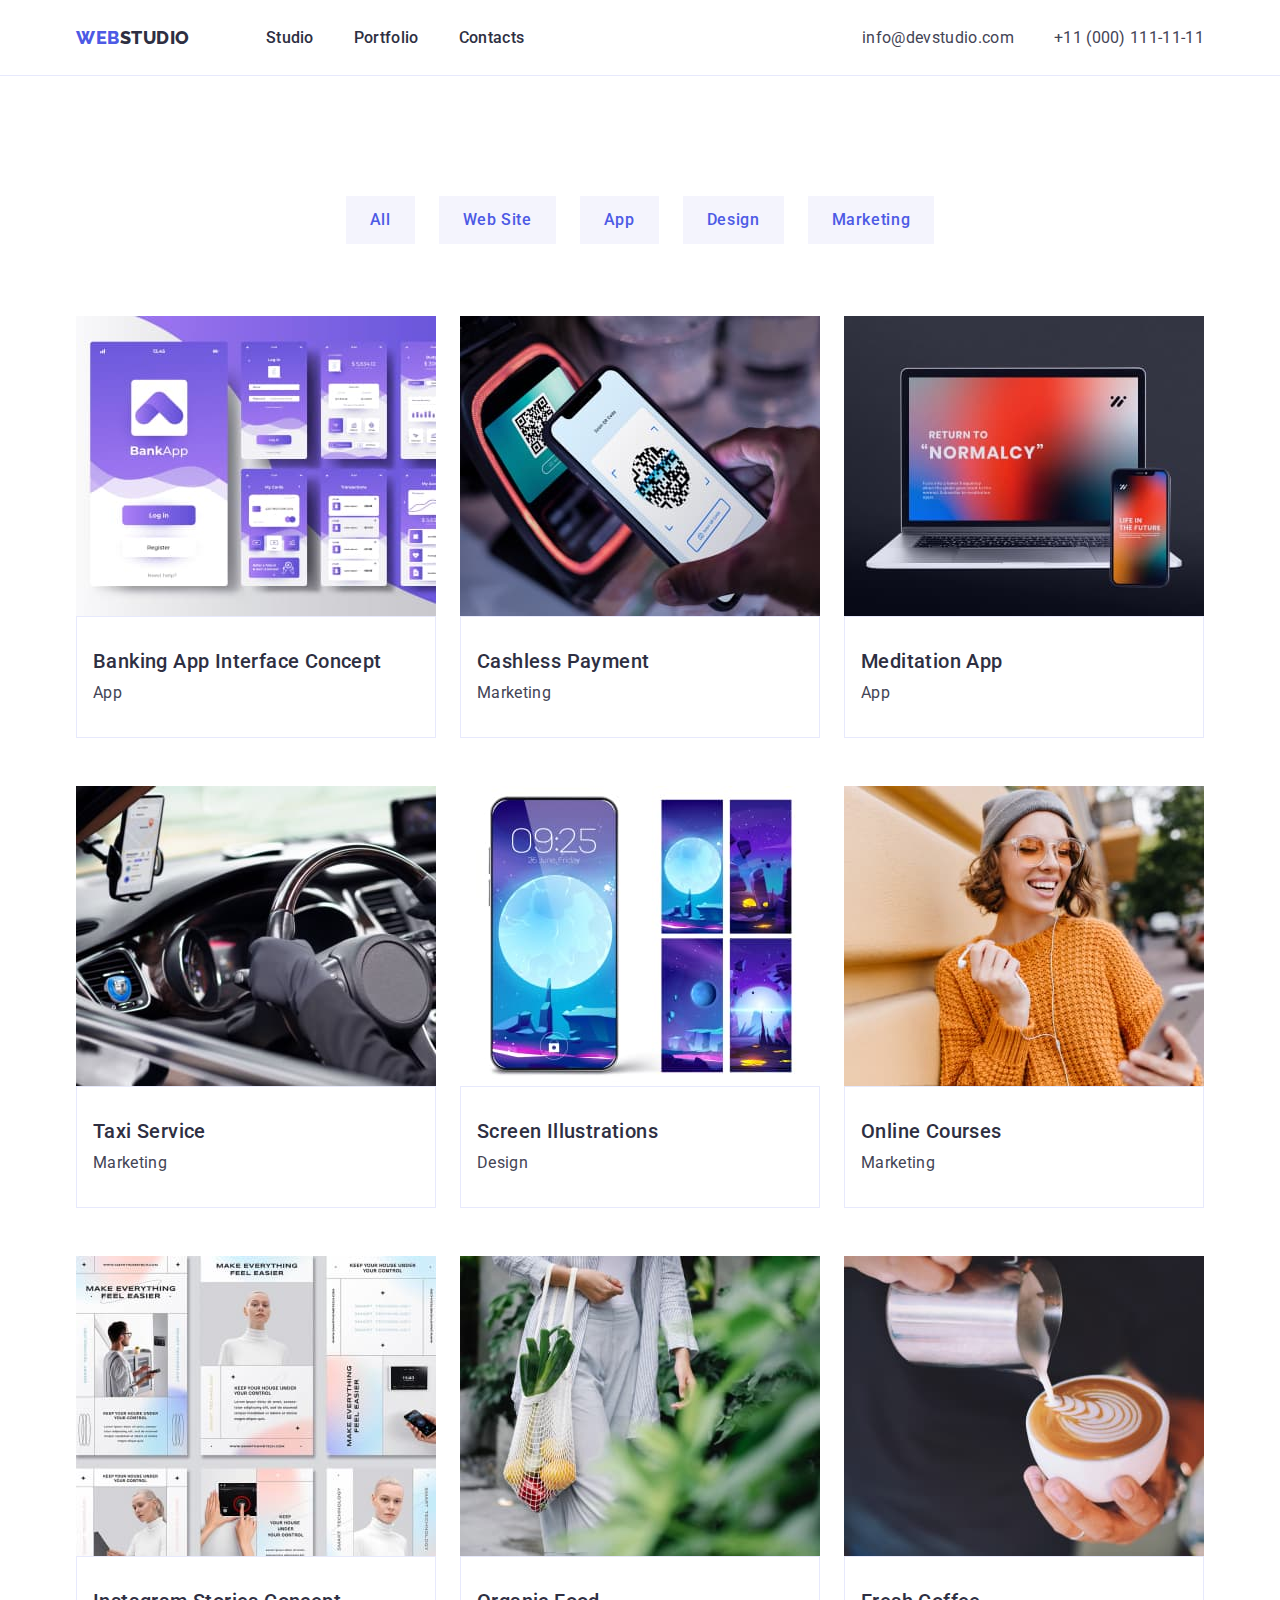
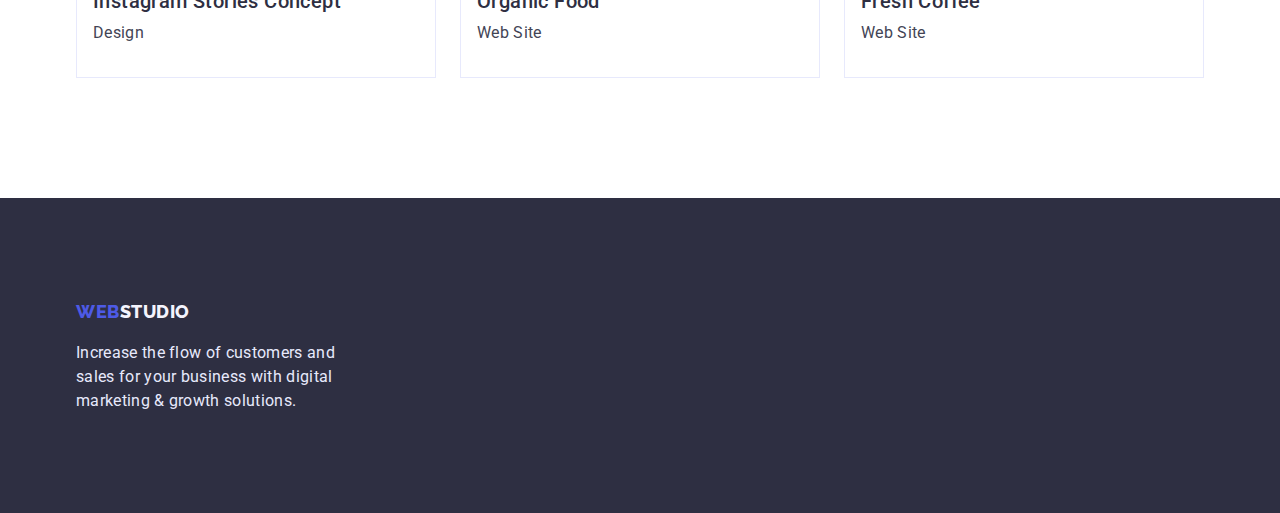
==== portfolio.html @ 4b58de42 "commit now" ====
<!DOCTYPE html>
<html lang="en">
  <head>
    <meta charset="UTF-8" />
    <meta http-equiv="X-UA-Compatible" content="IE=edge" />
    <meta name="viewport" content="width=device-width, initial-scale=1.0" />
    <title>Portfolio</title>
    <link rel="preconnect" href="https://fonts.googleapis.com" />
    <link rel="preconnect" href="https://fonts.gstatic.com" crossorigin />
    <link
      href="https://fonts.googleapis.com/css2?family=Raleway:wght@800&family=Roboto:wght@400;500;700&display=swap"
      rel="stylesheet"
    />
    <link
      rel="stylesheet"
      href="https://cdn.jsdelivr.net/npm/modern-normalize@1.1.0/modern-normalize.min.css"
    />
    <link rel="stylesheet" href="./css/styles.css" />
  </head>
  <body>
    <header class="page-header">
      <div class="container page-header-container">
        <nav class="page-nav">
          <a class="logo-link-header link" href="WEBSTUDIO"
            >WEB<span class="page-studio">Studio</span></a
          >
          <ul class="site-nav list">
            <li class="site-nav-item">
              <a class="site-nav link" href="./index.html">Studio</a>
            </li>
            <li class="site-nav-item">
              <a class="site-nav link" href="./portfolio.html">Portfolio</a>
            </li>
            <li class="site-nav-item">
              <a class="site-nav link" href="">Contacts</a>
            </li>
          </ul>
        </nav>
        <address class="menu-contacts">
          <ul class="menu-list list">
            <li class="menu-item">
              <a class="contacts link" href="info@devstudio.com"
                >info@devstudio.com</a
              >
            </li>
            <li class="menu-item-phone">
              <a class="contacts link" href="+110001111111"
                >+11 (000) 111-11-11</a
              >
            </li>
          </ul>
        </address>
      </div>
    </header>
    <main>
      <section class="portfolio section">
        <div class="container">
          <h1 hidden class="section-title">Portfolio</h1>
          <ul class="filters-btn list">
            <li>
              <button class="filter-btn-item" type="button">All</button>
            </li>
            <li>
              <button class="filter-btn-item" type="button">Web Site</button>
            </li>
            <li>
              <button class="filter-btn-item" type="button">App</button>
            </li>
            <li>
              <button class="filter-btn-item" type="button">Design</button>
            </li>
            <li>
              <button class="filter-btn-item" type="button">Marketing</button>
            </li>
          </ul>

          <ul class="cards-menu-link list">
            <li class="card-item list">
              <a class="link" href="#">
                <img
                  src="./images/img-row-up-1.jpg"
                  alt="Banking App Interface Concept"
                  width="360"
                  height="300"
                />
                <div class="card-list-title-text">
                  <h2 class="list-title">Banking App Interface Concept</h2>
                  <p class="list-text">App</p>
                </div>
              </a>
            </li>
            <li class="card-item list">
              <a class="link" href="#">
                <img
                  src="./images/img-row-up-2.jpg"
                  alt="Cashless Payment"
                  width="360"
                  height="300"
                />
                <div class="card-list-title-text">
                  <h2 class="list-title">Cashless Payment</h2>
                  <p class="list-text">Marketing</p>
                </div>
              </a>
            </li>
            <li class="card-item list">
              <a class="link" href="#">
                <img
                  src="./images/img-row-up-3.jpg"
                  alt="Meditaion App"
                  width="360"
                  height="300"
                />
                <div class="card-list-title-text">
                  <h2 class="list-title">Meditation App</h2>
                  <p class="list-text">App</p>
                </div>
              </a>
            </li>
            <li class="card-item list">
              <a class="link" href="#">
                <img
                  src="./images/img-row-medium-1.jpg"
                  alt="Taxi Service"
                  width="360"
                  height="300"
                />
                <div class="card-list-title-text">
                  <h2 class="list-title">Taxi Service</h2>
                  <p class="list-text">Marketing</p>
                </div>
              </a>
            </li>
            <li class="card-item list">
              <a class="link" href="#">
                <img
                  src="./images/img-row-medium-2.jpg"
                  alt="Screen Illustrations"
                  width="360"
                  height="300"
                />
                <div class="card-list-title-text">
                  <h2 class="list-title">Screen Illustrations</h2>
                  <p class="list-text">Design</p>
                </div>
              </a>
            </li>
            <li class="card-item list">
              <a class="link" href="#">
                <img
                  src="./images/img-row-medium-3.jpg"
                  alt="Online Courses"
                  width="360"
                  height="300"
                />
                <div class="card-list-title-text">
                  <h2 class="list-title">Online Courses</h2>
                  <p class="list-text">Marketing</p>
                </div>
              </a>
            </li>
            <li class="card-item list">
              <a class="link" href="#">
                <img
                  src="./images/img-row-down-1.jpg"
                  alt="Instagram Stories Concept"
                  width="360"
                  height="300"
                />
                <div class="card-list-title-text">
                  <h2 class="list-title">Instagram Stories Concept</h2>
                  <p class="list-text">Design</p>
                </div>
              </a>
            </li>
            <li class="card-item list">
              <a class="link" href="#">
                <img
                  src="./images/img-row-down-2.jpg"
                  alt="Organic Food"
                  width="360"
                  height="300"
                />
                <div class="card-list-title-text">
                  <h2 class="list-title">Organic Food</h2>
                  <p class="list-text">Web Site</p>
                </div>
              </a>
            </li>
            <li class="card-item list">
              <a class="link" href="#">
                <img
                  src="./images/img-row-down-3.jpg"
                  alt="Fresh Coffee"
                  width="360"
                  height="300"
                />
                <div class="card-list-title-text">
                  <h2 class="list-title">Fresh Coffee</h2>
                  <p class="list-text">Web Site</p>
                </div>
              </a>
            </li>
          </ul>
        </div>
      </section>
    </main>
    <footer class="page-down">
      <div class="container page-down-list">
        <a class="logo-link-down link" href="WEBSTUDIO"
          >WEB<span class="studio">STUDIO</span></a
        >
        <p class="down-list-text">
          Increase the flow of customers and sales for your business with
          digital marketing & growth solutions.
        </p>
      </div>
    </footer>
  </body>
</html>
---- css/styles.css ----
:root {
  --primary-font: "Roboto", sans-serif;
  --secondary-font: "Raleway", sans-serif;
  --accent-color: #404bbf;
  --text-color: #2e2f42;
  --background-color: #2e2f42;
}

h1,
h2,
h3,
h4,
p {
  margin: 0;
  padding: 0;
}

ul,
ol {
  margin: 0;
  padding: 0;
}

img {
  display: block;
}

.modal-btn {
  cursor: pointer;
}

.list {
  list-style: none;
}

.link {
  text-decoration: none;
}

body {
  font-family: var(--primary-font);
   color: #434455;
}

.page-header {
  border-bottom: 1px solid #E7E9FC;
}

.container {
  width: 1158px;
  margin-left: auto;
  margin-right: auto;
  padding-right: 15px;
  padding-left: 15px;
   }

 .page-header-container {
display: flex;
align-items: center;
justify-content: space-between;
 }

 .page-nav {
display: flex;
align-items: center;
 }

  .site-nav {
display: flex;
align-items: center;
 }

 .site-nav-item:not(:last-child) {
  margin-right: 40px;
 }

  .menu-list {
 display: flex;
 align-items: center;
 }

.logo-link-header {
  font-family: var(--secondary-font);
  font-weight: 800;
  font-size: 18px;
  line-height: 1.17;
  letter-spacing: 0.03em;
  align-items: center;
  text-transform: uppercase;
  margin-right: 76px;
  padding-top: 24px;
  padding-bottom: 24px;
  padding-left: 0px;
   color: #4d5ae5;
}

.web {
  font-family: var(--secondary-font);
  font-weight: 800;
  font-size: 18px;
  line-height: 1.5;
  letter-spacing: 0.03em;
  color: #4d5ae5;
}

.page-studio {
  font-family: var(--secondary-font);
  font-weight: 800;
  font-size: 18px;
  line-height: 1.5;
  letter-spacing: 0.03em;
  color: var(--text-color);
}

.site-nav .link {
  font-weight: 500;
  font-size: 16px;
  line-height: 1.5;
  letter-spacing: 0.02em;
  color: var(--text-color);
}

.site-nav .link:hover,
.site-nav .link:focus {
  color: var(--accent-color);
}

.menu-list .link {
  font-weight: 400;
  font-size: 16px;
  line-height: 1.5;
  letter-spacing: 0.02em;
  color: #434455;
}

.menu-list .link:hover,
.menu-list .link:focus {
  color: var(--accent-color);
}

.list-title {
  font-weight: 500;
  font-size: 20px;
  line-height: 1.2;
  letter-spacing: 0.02em;
  margin-bottom: 8px;
  color: var(--text-color);
}

.list-text {
  font-weight: 400;
  font-size: 16px;
  line-height: 1.5;
  letter-spacing: 0.02em;
  width: 264px;
  color: #434455;
}

.menu-contacts {
  font-style: normal;
  margin-left: auto;
}

.menu-item-phone {
  margin-left: 40px;
}

  
.section {
  padding-top: 120px;
  padding-bottom: 120px;
   }

.hero {
padding-top: 188px;
padding-bottom: 188px;
background-color:var(--background-color);
}

.hero-title {
font-family: var(--primary-font);
 font-weight: 700;
 font-size: 56px;
 line-height: 1.07;
 text-align: center;
 letter-spacing: 0.02em;
  width: 496px;
  margin-left: auto;
  margin-right: auto;
 color: #ffffff;
  }

  .modal-btn {
    display: flex;
    font-family: var(--primary-font);
    font-weight: 500;
    font-size: 16px;
    line-height: 1.5;
    letter-spacing: 0.04em; 
    color: #FFFFFF;
    padding: 16px 32px;
    margin-top: 48px;
    margin-left: auto;
    margin-right: auto;
    text-align: center;
    background-color: #4D5AE5;
    box-shadow: 0px 4px 4px rgba(0, 0, 0, 0.15);
    border-radius: 4px;
  }
  
  .modal-btn:hover,
  .modal-btn:focus {
  color: #FFFFFF;
  background-color: var(--accent-color);
    }
  
.section-feature {
display: flex;
flex-wrap:wrap;
gap: 24px;
}

.section-title-products {
   font-style: normal;
  font-weight: 700;
  font-size: 36px;
  line-height: 1.11;
  letter-spacing: 0.02em;
  text-transform: capitalize;
 margin-bottom: 72px;
  color: var(--text-color);
 text-align: center;
}

.section-products-list {
 display: flex;
flex-wrap:wrap;
gap: 24px;
}

.employees-section {
  background-color: #F4F4FD;
 }

 .section-title-team {
  font-style: normal;
 font-weight: 700;
 font-size: 36px;
 line-height: 1.11;
 letter-spacing: 0.02em;
 text-transform: capitalize;
 color:var(--text-color); 
 text-align: center;
 margin-bottom: 72px;
     }

.list-profession {
display: flex;
flex-wrap: wrap;
gap: 24px;
}

.profession-item {
  width: 264px;
  border: 1px solid #ccc;
}

.profession-item-employees-name {
  padding-top: 32px;
  padding-bottom: 32px;
  text-align: center;
  background-color: #FFFFFF;
}

.logo-link-down {
  font-family: var(--secondary-font);
  font-weight: 800;
  font-size: 18px;
  line-height: 1.17;
  letter-spacing: 0.03em;
  align-items: center;
  text-transform: uppercase;
  color: #4d5ae5;
}

.studio {
  font-family: var(--secondary-font);
  font-weight: 800;
  font-size: 18px;
  line-height: 1.5;
  letter-spacing: 0.03em;
  color: #f4f4fd;
}

.down-list-text {
  font-weight: 400;
  font-size: 16px;
  line-height: 1.5;
  letter-spacing: 0.02em;
  width: 264px;
  margin-top: 16px;
  color: #E7E9FC;
}

.page-down {
  background-color: var(--background-color);
  }
  
.page-down-list {
  padding-top: 100px;
  padding-bottom:100px;
      }

.filters-btn {
display: flex;
flex-direction: row;
align-items: center;
margin-bottom: 72px;
justify-content:center;
text-align: center;
gap: 24px;
}
      

.filter-btn-item {
  font-family: var(--primary-font);
  font-weight: 500;
  font-size: 16px;
  line-height: 1.5;
  letter-spacing: 0.04em; 
  color: #4D5AE5;
  background-color: #F4F4FD;
  padding: 12px 24px;
  cursor: pointer;
  border: none;
}

.filter-btn-item:hover,
.filter-btn-item:focus {
color: #FFFFFF;
background-color: var(--accent-color);
}

.cards-menu-link {
  display: flex;
  flex-wrap: wrap;
  column-gap: 24px;
  }

 .card-item:not(:nth-last-child(-n + 3)) {
 margin-bottom: 48px;
    }

.card-list-title-text {
  padding-top: 32px;
  padding-bottom: 32px;
  padding-left: 16px;
  border: 1px solid #E7E9FC;
}
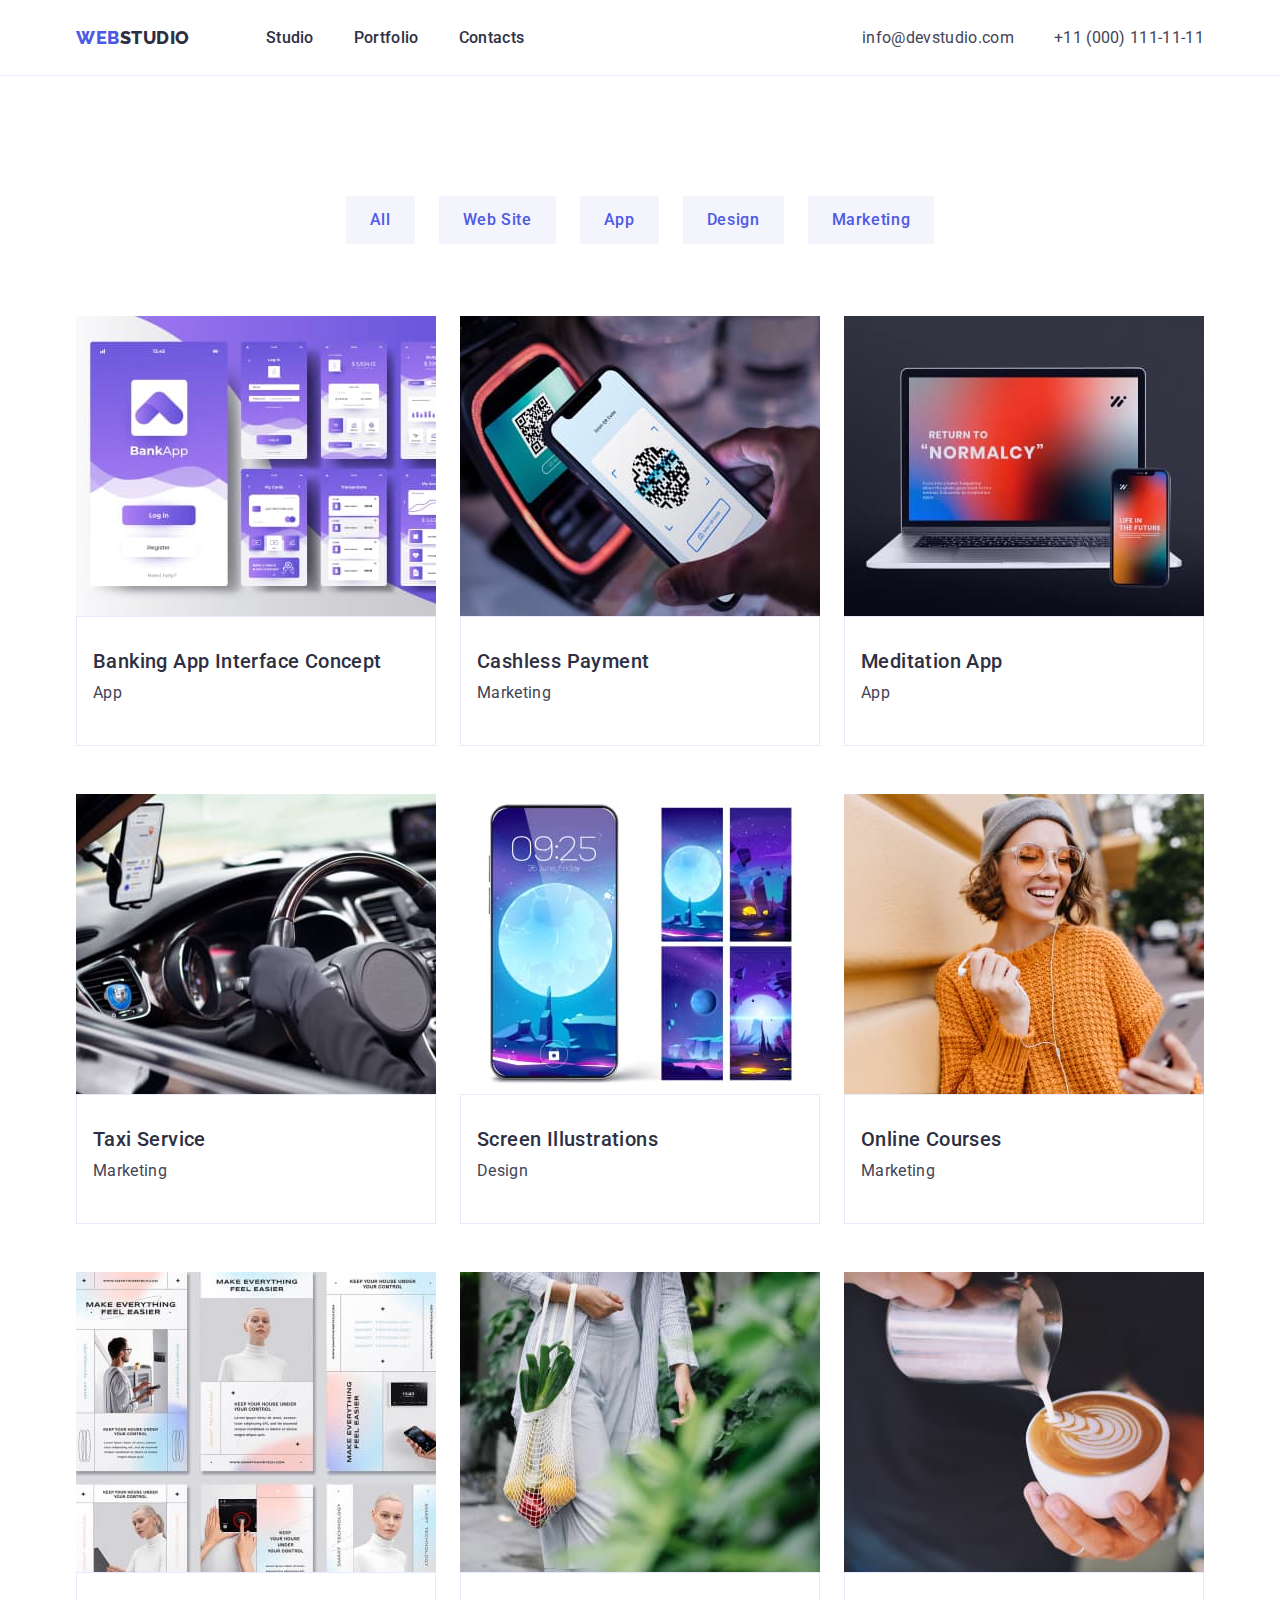
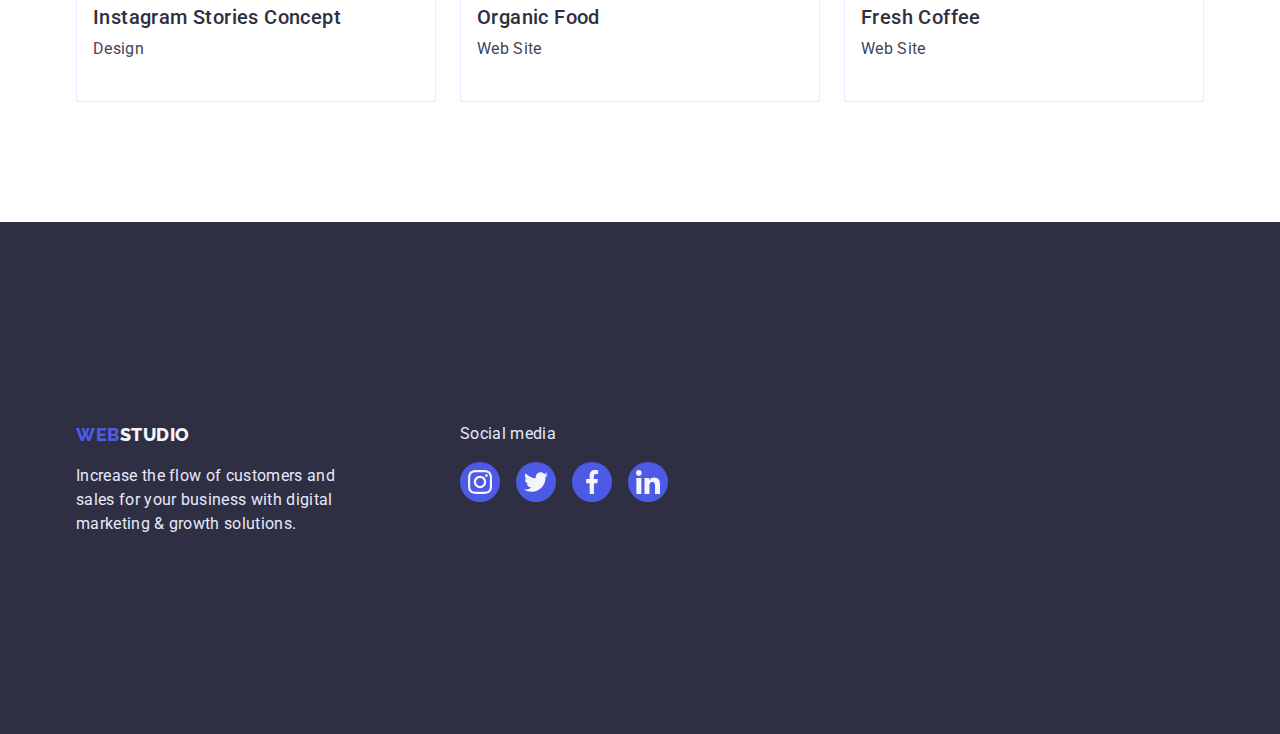
==== commit d1383bb4: "files n" ====
--- a/portfolio.html
+++ b/portfolio.html
@@ -206,14 +206,49 @@
       </section>
     </main>
     <footer class="page-down">
-      <div class="container page-down-list">
+      <div class="footer-container container">
+        <div class="page-down-list">
         <a class="logo-link-down link" href="WEBSTUDIO"
-          >WEB<span class="studio">STUDIO</span></a
+          >WEB<span class="studio">Studio</span></a
         >
         <p class="down-list-text">
           Increase the flow of customers and sales for your business with
           digital marketing & growth solutions.
         </p>
+        </div>
+        <div class="social-media">
+          <p class="social-media-text">Social media</p>
+          <ul class="social-media-list list">
+            <li class="social-media-list-item">
+              <a href="" class="social-media-list-link">
+                <svg class="social-media-list-icon" width="24" height="24">
+                  <use href="./images/sprite.svg#instagram"></use>
+                </svg>
+              </a>
+            </li>
+            <li class="social-media-list-item">
+              <a href="" class="social-media-list-link">
+                <svg class="social-media-list-icon" width="24" height="24">
+                  <use href="./images/sprite.svg#twitter"></use>
+                </svg>
+              </a>
+            </li>
+            <li class="social-media-list-item">
+              <a href="" class="social-media-list-link">
+                <svg class="social-media-list-icon" width="24" height="24">
+                  <use href="./images/sprite.svg#facebook"></use>
+                </svg>
+              </a>
+            </li>
+            <li class="social-media-list-item">
+              <a href="" class="social-media-list-link">
+                <svg class="social-media-list-icon" width="24" height="24">
+                  <use href="./images/sprite.svg#linkedin"></use>
+                </svg>
+              </a>
+            </li>
+          </ul>
+        </div>
       </div>
     </footer>
   </body>
--- a/css/styles.css
+++ b/css/styles.css
@@ -154,6 +154,7 @@
   letter-spacing: 0.02em;
   width: 264px;
   color: #434455;
+  margin-bottom: 8px;
 }
 
 .menu-contacts {
@@ -172,9 +173,17 @@
    }
 
 .hero {
+background-color:var(--background-color);
+background-image: linear-gradient(
+   rgba(46, 47, 66, 0.7),
+   rgba(46, 47, 66, 0.7)
+   ), 
+   url(../images/hero-bg.jpg);
+background-repeat: no-repeat;
+background-position: center;
+background-size: cover;
 padding-top: 188px;
 padding-bottom: 188px;
-background-color:var(--background-color);
 }
 
 .hero-title {
@@ -220,6 +229,17 @@
 gap: 24px;
 }
 
+.section-item-link {
+  display: flex;
+  justify-content: center;
+  align-items: center;
+  width: 264x;
+  height: 112px;
+  background: #F4F4FD;
+  border-radius: 4px;
+  margin-bottom: 8px;
+ }
+  
 .section-title-products {
    font-style: normal;
   font-weight: 700;
@@ -261,8 +281,10 @@
 }
 
 .profession-item {
-  width: 264px;
-  border: 1px solid #ccc;
+width: 264px;
+border: 1px solid #ccc;
+box-shadow: 0px 1px 6px rgba(46, 47, 66, 0.08), 0px 1px 1px rgba(46, 47, 66, 0.16), 0px 2px 1px rgba(46, 47, 66, 0.08);
+border-radius: 0px 0px 4px 4px;
 }
 
 .profession-item-employees-name {
@@ -272,7 +294,86 @@
   background-color: #FFFFFF;
 }
 
-.logo-link-down {
+.social-list-link {
+  display: flex;
+  justify-content: center;
+  align-items: center;
+  width: 40px;
+  height: 40px;
+  border-radius: 50%;
+  background-color: #4D5AE5;  
+ }
+
+ .social-list {
+  display: flex;
+  justify-content: center;
+  gap: 24px;
+ }
+
+ .social-list-icon {
+fill: #f4f4fd;
+ }
+
+ .social-list-link:hover,
+ .social-list-link:focus {
+  background-color: #404BBF;
+ }
+  
+ .social-list-link {
+  background-color: #4D5AE5;
+ }
+
+ .section-customers-title {
+      font-style: normal;
+   font-weight: 700;
+   font-size: 36px;
+   line-height: 1.11;
+   letter-spacing: 0.02em;
+   text-transform: capitalize;
+   color:var(--text-color); 
+   text-align: center;
+   margin-bottom: 72px;
+       }
+  
+ .section-customers-link {
+  display: flex;
+  justify-content: center;
+  align-items: center;
+  width: 168px;
+  height: 88px;
+  background: #FFFFFF;
+  border-radius: 4px;
+  border: 1px solid #8e8f99;
+  }
+
+  .section-customers-list {
+  display: flex;
+  justify-content: center;
+  gap: 24px;
+ }
+
+ .section-customers-icon {
+ fill: #8e8f99;
+ }
+
+ .section-customers-link:hover, 
+ .section-customers-link:focus {
+  border: 1px solid #404BBF;
+ }
+
+ .section-customers-icon:hover,
+ .section-customers-icon:focus {
+  fill:#404BBF;
+ }
+  
+  .footer-container {
+  display: flex;
+  align-items: center;
+  padding-top: 100px;
+  padding-bottom:100px;
+    }
+  
+ .logo-link-down {
   font-family: var(--secondary-font);
   font-weight: 800;
   font-size: 18px;
@@ -302,14 +403,55 @@
   color: #E7E9FC;
 }
 
+.footer-container {
+  display: flex;
+  align-items: center;
+   padding-top: 100px;
+  padding-bottom:100px;
+    }
+
 .page-down {
   background-color: var(--background-color);
   }
   
-.page-down-list {
-  padding-top: 100px;
-  padding-bottom:100px;
-      }
+.social-media-list {
+  display: flex;
+  gap: 16px;
+  }
+
+ .social-media-text {
+  font-weight: 400;
+  font-size: 16px;
+  line-height: 1.5;
+  letter-spacing: 0.02em;
+  color: #E7E9FC;
+ }   
+ 
+ .social-media-list-icon {
+  fill: #f4f4fd;
+  }
+      
+.social-media-list-link:hover,
+.social-media-list-link:focus {
+  background-color: #31D0AA;
+   }
+        
+.social-media-list-link {
+  display: flex;
+  justify-content: center;
+  align-items: center;
+  width: 40px;
+  height: 40px;
+  border-radius: 50%;
+  background-color: #4D5AE5; 
+  margin-top: 16px; 
+ }
+
+ .social-media {
+padding-top: 100px;
+padding-bottom: 132px;
+margin-left: 120px;
+ }
 
 .filters-btn {
 display: flex;
@@ -321,7 +463,6 @@
 gap: 24px;
 }
       
-
 .filter-btn-item {
   font-family: var(--primary-font);
   font-weight: 500;
@@ -341,6 +482,11 @@
 background-color: var(--accent-color);
 }
 
+.filter-btn-item:hover,
+.filter-btn-item:focus {
+  box-shadow: 0px 3px 1px rgba(0, 0, 0, 0.1), 0px 2px 1px rgba(0, 0, 0, 0.08), 0px 2px 2px rgba(0, 0, 0, 0.12);
+}
+
 .cards-menu-link {
   display: flex;
   flex-wrap: wrap;
@@ -349,7 +495,12 @@
 
  .card-item:not(:nth-last-child(-n + 3)) {
  margin-bottom: 48px;
-    }
+   }
+
+.card-item:hover {
+box-shadow: 0px 1px 6px rgba(46, 47, 66, 0.08), 0px 1px 1px rgba(46, 47, 66, 0.16), 0px 2px 1px rgba(46, 47, 66, 0.08);
+border-radius: 0px 0px 4px 4px;
+}
 
 .card-list-title-text {
   padding-top: 32px;
